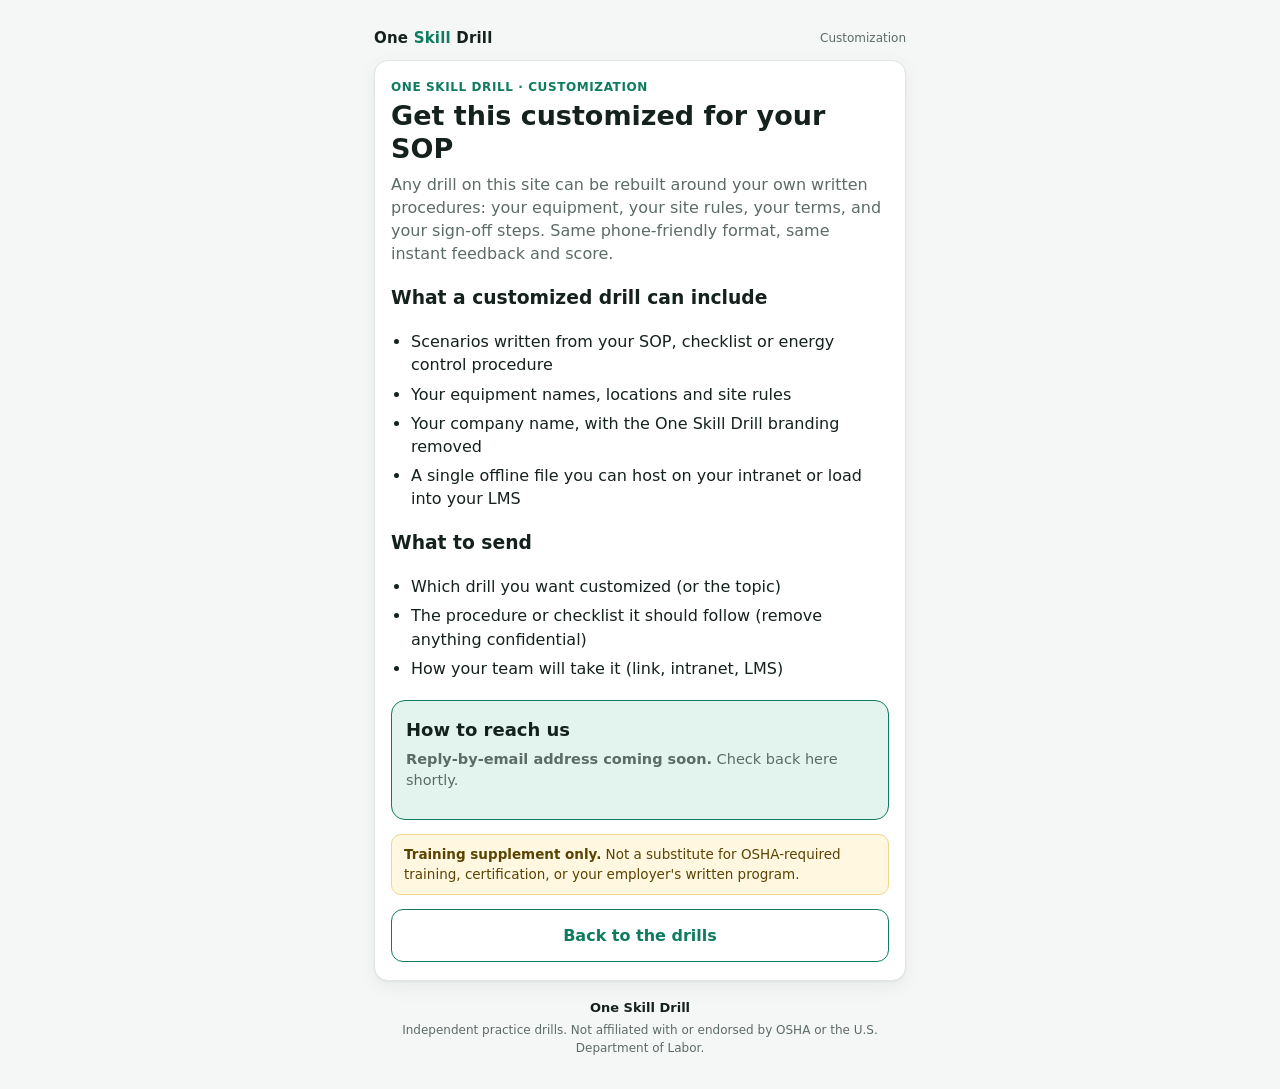
==== docs/contact/index.html @ 612fa886 "Add safety drills, customization page, and Safety drills section" ====
<!doctype html>
<html lang="en">
<head>
<meta charset="utf-8">
<meta name="viewport" content="width=device-width, initial-scale=1, viewport-fit=cover">
<title>Get a drill customized for your SOP · One Skill Drill</title>
<meta name="description" content="How to get a One Skill Drill safety simulator customized for your own procedures, equipment and site rules.">
<meta name="theme-color" content="#0f7b5f">
<link rel="icon" href="data:image/svg+xml,%3Csvg xmlns='http://www.w3.org/2000/svg' viewBox='0 0 32 32'%3E%3Crect width='32' height='32' rx='8' fill='%230f7b5f'/%3E%3Ctext x='16' y='22' font-size='16' font-family='Arial' font-weight='700' fill='white' text-anchor='middle'%3E1%3C/text%3E%3C/svg%3E">
<link rel="stylesheet" href="../engine/drill.css">
</head>
<body>
<div class="wrap">
  <div class="top"><a class="brand" href="../">One <span>Skill</span> Drill</a><span class="tag">Customization</span></div>
  <main class="card" id="contact">
    <p class="label">One Skill Drill · Customization</p>
    <h1>Get this customized for your SOP</h1>
    <p class="lede">Any drill on this site can be rebuilt around your own written procedures: your equipment, your site rules, your terms, and your sign-off steps. Same phone-friendly format, same instant feedback and score.</p>
    <h3>What a customized drill can include</h3>
    <ul class="recap">
      <li>Scenarios written from your SOP, checklist or energy control procedure</li>
      <li>Your equipment names, locations and site rules</li>
      <li>Your company name, with the One Skill Drill branding removed</li>
      <li>A single offline file you can host on your intranet or load into your LMS</li>
    </ul>
    <h3>What to send</h3>
    <ul class="recap">
      <li>Which drill you want customized (or the topic)</li>
      <li>The procedure or checklist it should follow (remove anything confidential)</li>
      <li>How your team will take it (link, intranet, LMS)</li>
    </ul>
    <!-- TODO(contact): add the reply-by-email address here once it exists. Do not publish a personal address. -->
    <div class="cta" id="contact-email">
      <h3>How to reach us</h3>
      <p><b>Reply-by-email address coming soon.</b> Check back here shortly.</p>
    </div>
    <p class="disclaimer"><b>Training supplement only.</b> Not a substitute for OSHA-required training, certification, or your employer's written program.</p>
    <div class="btn-row"><a class="btn ghost" href="../#safety" style="display:block;text-align:center;text-decoration:none">Back to the drills</a></div>
  </main>
  <footer>
    <span class="fb-brand">One Skill Drill</span>
    <p>Independent practice drills. Not affiliated with or endorsed by OSHA or the U.S. Department of Labor.</p>
  </footer>
</div>
</body>
</html>
---- docs/engine/drill.css ----
/* One Skill Drill engine styles - mobile first, no external assets */
:root{
  --bg:#f5f7f6; --card:#ffffff; --ink:#15211d; --muted:#5d6b66; --line:#dfe6e3;
  --accent:#0f7b5f; --accent-ink:#ffffff; --accent-soft:#e3f3ed;
  --good:#167a3e; --good-soft:#e5f5ea; --bad:#b4232c; --bad-soft:#fbe9ea;
  --warn:#9a6a00; --warn-soft:#fff4d6; --sel:#2f6fde;
  --radius:14px; --shadow:0 1px 2px rgba(0,0,0,.05),0 6px 20px rgba(16,40,32,.06);
  font-family:system-ui,-apple-system,"Segoe UI",Roboto,"Helvetica Neue",Arial,sans-serif;
}
*{box-sizing:border-box}
html,body{margin:0;background:var(--bg);color:var(--ink)}
body{line-height:1.45;-webkit-text-size-adjust:100%}
a{color:var(--accent)}
.wrap{max-width:560px;margin:0 auto;padding:16px 14px 28px}
.top{display:flex;align-items:center;justify-content:space-between;gap:10px;margin-bottom:10px}
.brand{font-weight:800;letter-spacing:.2px;font-size:15px;color:var(--ink);text-decoration:none}
.brand span{color:var(--accent)}
.tag{font-size:12px;color:var(--muted);text-align:right}
.card{background:var(--card);border:1px solid var(--line);border-radius:var(--radius);box-shadow:var(--shadow);padding:18px 16px}
h1{font-size:23px;line-height:1.2;margin:4px 0 8px}
h2{font-size:19px;line-height:1.25;margin:2px 0 10px}
.lede{color:var(--muted);margin:0 0 14px}
.meta{display:flex;flex-wrap:wrap;gap:6px;margin:0 0 16px;padding:0;list-style:none}
.meta li{font-size:12.5px;background:var(--accent-soft);color:var(--accent);padding:4px 9px;border-radius:999px;font-weight:600}
.btn{appearance:none;border:0;border-radius:12px;background:var(--accent);color:var(--accent-ink);font-weight:700;font-size:16px;padding:14px 18px;width:100%;cursor:pointer;min-height:48px}
.btn:focus-visible,.opt:focus-visible{outline:3px solid var(--sel);outline-offset:2px}
.btn.ghost{background:transparent;color:var(--accent);border:1.5px solid var(--accent)}
.btn-row{display:grid;gap:10px;margin-top:14px}
.progress{display:flex;align-items:center;gap:10px;margin:2px 0 14px;font-size:13px;color:var(--muted)}
.bar{flex:1;height:7px;background:var(--line);border-radius:99px;overflow:hidden}
.bar i{display:block;height:100%;background:var(--accent);width:0;transition:width .35s ease}
.label{font-size:12px;font-weight:700;text-transform:uppercase;letter-spacing:.6px;color:var(--accent);margin:0 0 4px}
.scenario{margin:0 0 12px}
.ask{font-weight:700;margin:14px 0 10px;font-size:17px}
.opts{display:grid;gap:9px}
.opt{display:flex;gap:10px;align-items:flex-start;text-align:left;width:100%;background:#fff;border:1.5px solid var(--line);border-radius:12px;padding:12px;font-size:15.5px;color:var(--ink);cursor:pointer;min-height:48px;transition:border-color .15s,background .15s}
.opt:hover:not([disabled]){border-color:#aac4bb}
.opt .k{flex:0 0 26px;height:26px;border-radius:7px;background:var(--bg);border:1px solid var(--line);display:grid;place-items:center;font-weight:700;font-size:13px;color:var(--muted)}
.opt .t{flex:1}
.opt.prompt .t{font-family:ui-monospace,SFMono-Regular,Menlo,Consolas,monospace;font-size:14px}
.opt[disabled]{cursor:default}
.opt.correct{border-color:var(--good);background:var(--good-soft)}
.opt.correct .k{background:var(--good);color:#fff;border-color:var(--good)}
.opt.wrong{border-color:var(--bad);background:var(--bad-soft)}
.opt.wrong .k{background:var(--bad);color:#fff;border-color:var(--bad)}
.opt.dim{opacity:.6}
.fb{margin-top:12px;border-radius:12px;padding:12px 13px;font-size:15px;display:none}
.fb.show{display:block;animation:pop .2s ease}
.fb.good{background:var(--good-soft);border:1px solid #b9e2c7}
.fb.bad{background:var(--bad-soft);border:1px solid #f0c3c6}
.fb b{display:block;margin-bottom:3px}
.fb .src{display:block;margin-top:6px;font-size:12.5px;color:var(--muted)}
@keyframes pop{from{transform:translateY(4px);opacity:0}to{transform:none;opacity:1}}
/* visuals */
.vis{margin:10px 0 4px;display:grid;gap:10px}
.sheet{border:1px solid #cfd8d4;border-radius:10px;overflow:hidden;background:#fff;font-size:13px}
.sheet .tabs{display:flex;gap:2px;background:#eef2f0;border-top:1px solid #cfd8d4;padding:0 6px;order:3}
.sheet .tabs span{padding:5px 10px;font-size:12px;color:var(--muted)}
.sheet .tabs span.on{background:#fff;color:var(--accent);font-weight:700;border-bottom:2px solid var(--accent)}
.sheet .fx{display:flex;gap:8px;align-items:center;border-bottom:1px solid #cfd8d4;padding:5px 8px;font-family:ui-monospace,Menlo,Consolas,monospace;font-size:12.5px;background:#fafcfb}
.sheet .fx em{font-style:italic;color:var(--muted);font-family:Georgia,serif;font-weight:700}
.sheet .fx .ref{color:var(--muted);min-width:24px}
.sheet .scroll{overflow-x:auto;-webkit-overflow-scrolling:touch}
.sheet table{border-collapse:collapse;width:100%;min-width:100%}
.sheet th,.sheet td{border:1px solid #e3e9e6;padding:6px 7px;white-space:nowrap;text-align:left}
.sheet thead th{background:#eef2f0;color:var(--muted);font-weight:600;font-size:11.5px;text-align:center;padding:3px}
.sheet td.rn{background:#eef2f0;color:var(--muted);font-size:11.5px;text-align:center;width:26px;padding:3px}
.sheet tr.hdr td:not(.rn){font-weight:700;background:#f4f8f6}
.sheet td.num{text-align:right;font-variant-numeric:tabular-nums}
.sheet td.new{background:#fff8dc;box-shadow:inset 0 0 0 1.5px #e3b341}
.sheet td.sel{box-shadow:inset 0 0 0 2px var(--sel)}
.sheet td.bad{background:var(--bad-soft);color:var(--bad)}
.sheet td.good{background:var(--good-soft)}
.sheet td.q{color:var(--warn);font-weight:700;text-align:center}
.sheet .cap{padding:6px 9px;font-size:12px;color:var(--muted);border-top:1px solid #e3e9e6;background:#fafcfb}
.pane{border:1px solid #cfd8d4;border-radius:12px;background:#fbfcfc;overflow:hidden}
.pane .ph{display:flex;align-items:center;justify-content:space-between;padding:8px 11px;border-bottom:1px solid #e3e9e6;font-weight:700;font-size:13px}
.pane .ph small{font-weight:500;color:var(--muted)}
.pane .modes{display:flex;gap:6px;padding:9px 11px 0}
.pane .modes span{font-size:12px;border:1px solid #cfd8d4;border-radius:999px;padding:3px 10px;color:var(--muted);background:#fff}
.pane .modes span.on{border-color:var(--accent);color:var(--accent);font-weight:700}
.pane .msgs{padding:10px 11px;display:grid;gap:8px}
.pane .msg{max-width:88%;padding:8px 11px;border-radius:12px;font-size:13.5px}
.pane .msg.you{justify-self:end;background:var(--accent);color:#fff;border-bottom-right-radius:4px}
.pane .msg.reply{justify-self:start;background:#fff;border:1px solid #e3e9e6;border-bottom-left-radius:4px}
.pane .box{margin:0 11px 11px;border:1.5px solid #cfd8d4;border-radius:10px;padding:9px 11px;font-size:13.5px;color:var(--muted);background:#fff;display:flex;justify-content:space-between;gap:8px}
.pane .box b{color:var(--accent)}
.clip{border:1px solid #cfd8d4;border-radius:12px;background:#fff;overflow:hidden}
.clip .ch{background:#22302b;color:#fff;padding:9px 12px;font-weight:700;font-size:13.5px;display:flex;justify-content:space-between;gap:8px}
.clip .ch small{font-weight:500;opacity:.8}
.clip ul{list-style:none;margin:0;padding:4px 0}
.clip li{display:flex;justify-content:space-between;align-items:center;gap:10px;padding:8px 12px;border-bottom:1px solid #eef2f0;font-size:13.5px}
.clip li:last-child{border-bottom:0}
.clip li .st{font-weight:700;font-size:12px;white-space:nowrap;padding:2px 8px;border-radius:999px}
.st.ok{background:var(--good-soft);color:var(--good)}
.st.bad{background:var(--bad-soft);color:var(--bad)}
.st.warn{background:var(--warn-soft);color:var(--warn)}
.st.todo{background:#eef2f0;color:var(--muted)}
.clip li.hl{background:#fffbea}
.clip .cf{padding:8px 12px;font-size:12px;color:var(--muted);background:#fafcfb;border-top:1px solid #eef2f0}
/* results */
.score{display:flex;align-items:center;gap:16px;margin:6px 0 14px}
.ring{--p:0;width:96px;height:96px;border-radius:50%;flex:0 0 96px;display:grid;place-items:center;background:conic-gradient(var(--accent) calc(var(--p)*1%),var(--line) 0)}
.ring b{width:76px;height:76px;border-radius:50%;background:#fff;display:grid;place-items:center;font-size:24px}
.recap{margin:8px 0 0;padding-left:20px}
.recap li{margin:6px 0}
.recap li.ok{color:var(--muted)}
.sources{margin-top:18px;font-size:13px;color:var(--muted)}
.sources h3{font-size:13px;text-transform:uppercase;letter-spacing:.6px;margin:0 0 6px;color:var(--ink)}
.sources ol{padding-left:20px;margin:0}
.sources li{margin:4px 0;word-break:break-word}
footer{margin-top:18px;text-align:center;font-size:12px;color:var(--muted)}
footer .fb-brand{font-weight:800;color:var(--ink);font-size:13px;display:block;margin-bottom:4px}
footer p{margin:4px 0}
.sr{position:absolute;width:1px;height:1px;overflow:hidden;clip:rect(0 0 0 0)}
.drills{display:grid;gap:12px;margin-top:6px}
.drills a.card{display:block;text-decoration:none;color:inherit}
.drills a.card:hover{border-color:#aac4bb}
.drills .go{color:var(--accent);font-weight:700;font-size:14px;margin-top:6px;display:block}
@media (min-width:600px){.wrap{padding-top:28px}h1{font-size:27px}}
.disclaimer{margin:14px 0;padding:10px 12px;border-radius:10px;background:#fff7e0;border:1px solid #f0d58a;color:#5a4300;font-size:13.5px;line-height:1.45}
.cta{margin-top:20px;padding:16px 14px;border-radius:var(--radius);background:var(--accent-soft);border:1.5px solid var(--accent)}
.cta h3{margin:0 0 6px;font-size:18px;color:var(--ink)}
.cta p{margin:0 0 12px;color:var(--muted);font-size:14.5px}
.cta .btn{display:block;text-align:center;text-decoration:none}
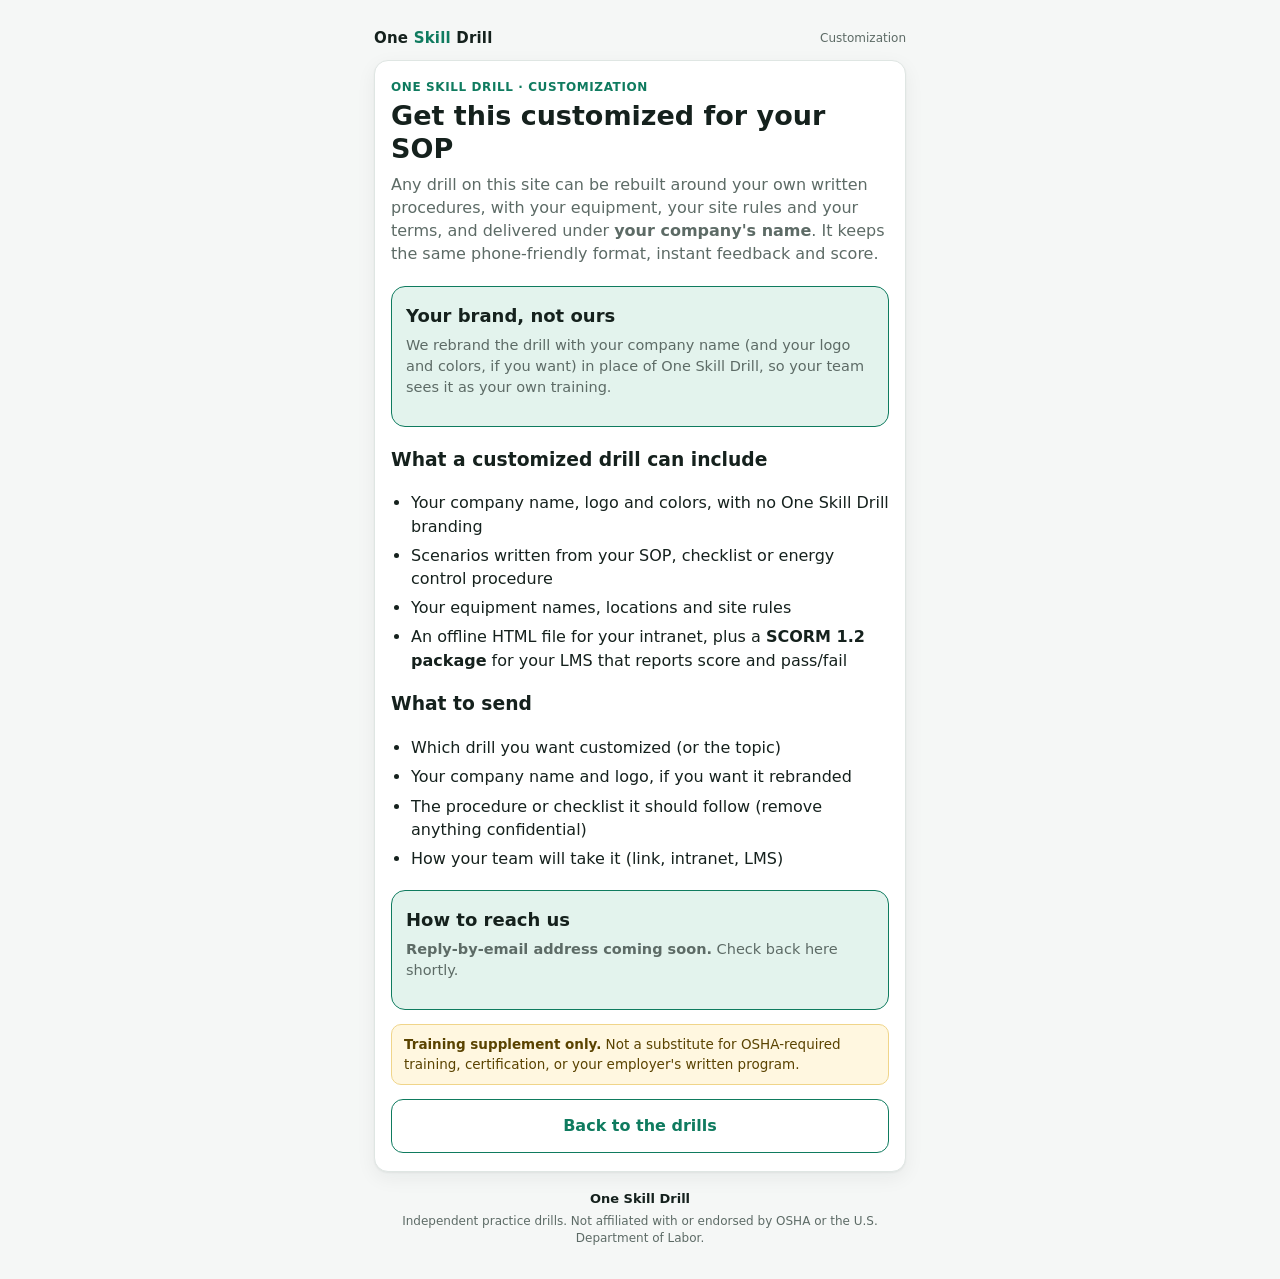
==== commit 9cd81964: "Rebrand offer and SCORM 1.2 on customization page and drill CTAs" ====
--- a/docs/contact/index.html
+++ b/docs/contact/index.html
@@ -4,7 +4,7 @@
 <meta charset="utf-8">
 <meta name="viewport" content="width=device-width, initial-scale=1, viewport-fit=cover">
 <title>Get a drill customized for your SOP · One Skill Drill</title>
-<meta name="description" content="How to get a One Skill Drill safety simulator customized for your own procedures, equipment and site rules.">
+<meta name="description" content="Get any One Skill Drill safety simulator rebranded with your company name and customized for your own procedures, equipment and site rules. Offline HTML plus SCORM 1.2.">
 <meta name="theme-color" content="#0f7b5f">
 <link rel="icon" href="data:image/svg+xml,%3Csvg xmlns='http://www.w3.org/2000/svg' viewBox='0 0 32 32'%3E%3Crect width='32' height='32' rx='8' fill='%230f7b5f'/%3E%3Ctext x='16' y='22' font-size='16' font-family='Arial' font-weight='700' fill='white' text-anchor='middle'%3E1%3C/text%3E%3C/svg%3E">
 <link rel="stylesheet" href="../engine/drill.css">
@@ -15,17 +15,22 @@
   <main class="card" id="contact">
     <p class="label">One Skill Drill · Customization</p>
     <h1>Get this customized for your SOP</h1>
-    <p class="lede">Any drill on this site can be rebuilt around your own written procedures: your equipment, your site rules, your terms, and your sign-off steps. Same phone-friendly format, same instant feedback and score.</p>
+    <p class="lede">Any drill on this site can be rebuilt around your own written procedures, with your equipment, your site rules and your terms, and delivered under <b>your company's name</b>. It keeps the same phone-friendly format, instant feedback and score.</p>
+    <div class="cta" id="rebrand">
+      <h3>Your brand, not ours</h3>
+      <p>We rebrand the drill with your company name (and your logo and colors, if you want) in place of One Skill Drill, so your team sees it as your own training.</p>
+    </div>
     <h3>What a customized drill can include</h3>
     <ul class="recap">
+      <li>Your company name, logo and colors, with no One Skill Drill branding</li>
       <li>Scenarios written from your SOP, checklist or energy control procedure</li>
       <li>Your equipment names, locations and site rules</li>
-      <li>Your company name, with the One Skill Drill branding removed</li>
-      <li>A single offline file you can host on your intranet or load into your LMS</li>
+      <li>An offline HTML file for your intranet, plus a <b>SCORM 1.2 package</b> for your LMS that reports score and pass/fail</li>
     </ul>
     <h3>What to send</h3>
     <ul class="recap">
       <li>Which drill you want customized (or the topic)</li>
+      <li>Your company name and logo, if you want it rebranded</li>
       <li>The procedure or checklist it should follow (remove anything confidential)</li>
       <li>How your team will take it (link, intranet, LMS)</li>
     </ul>
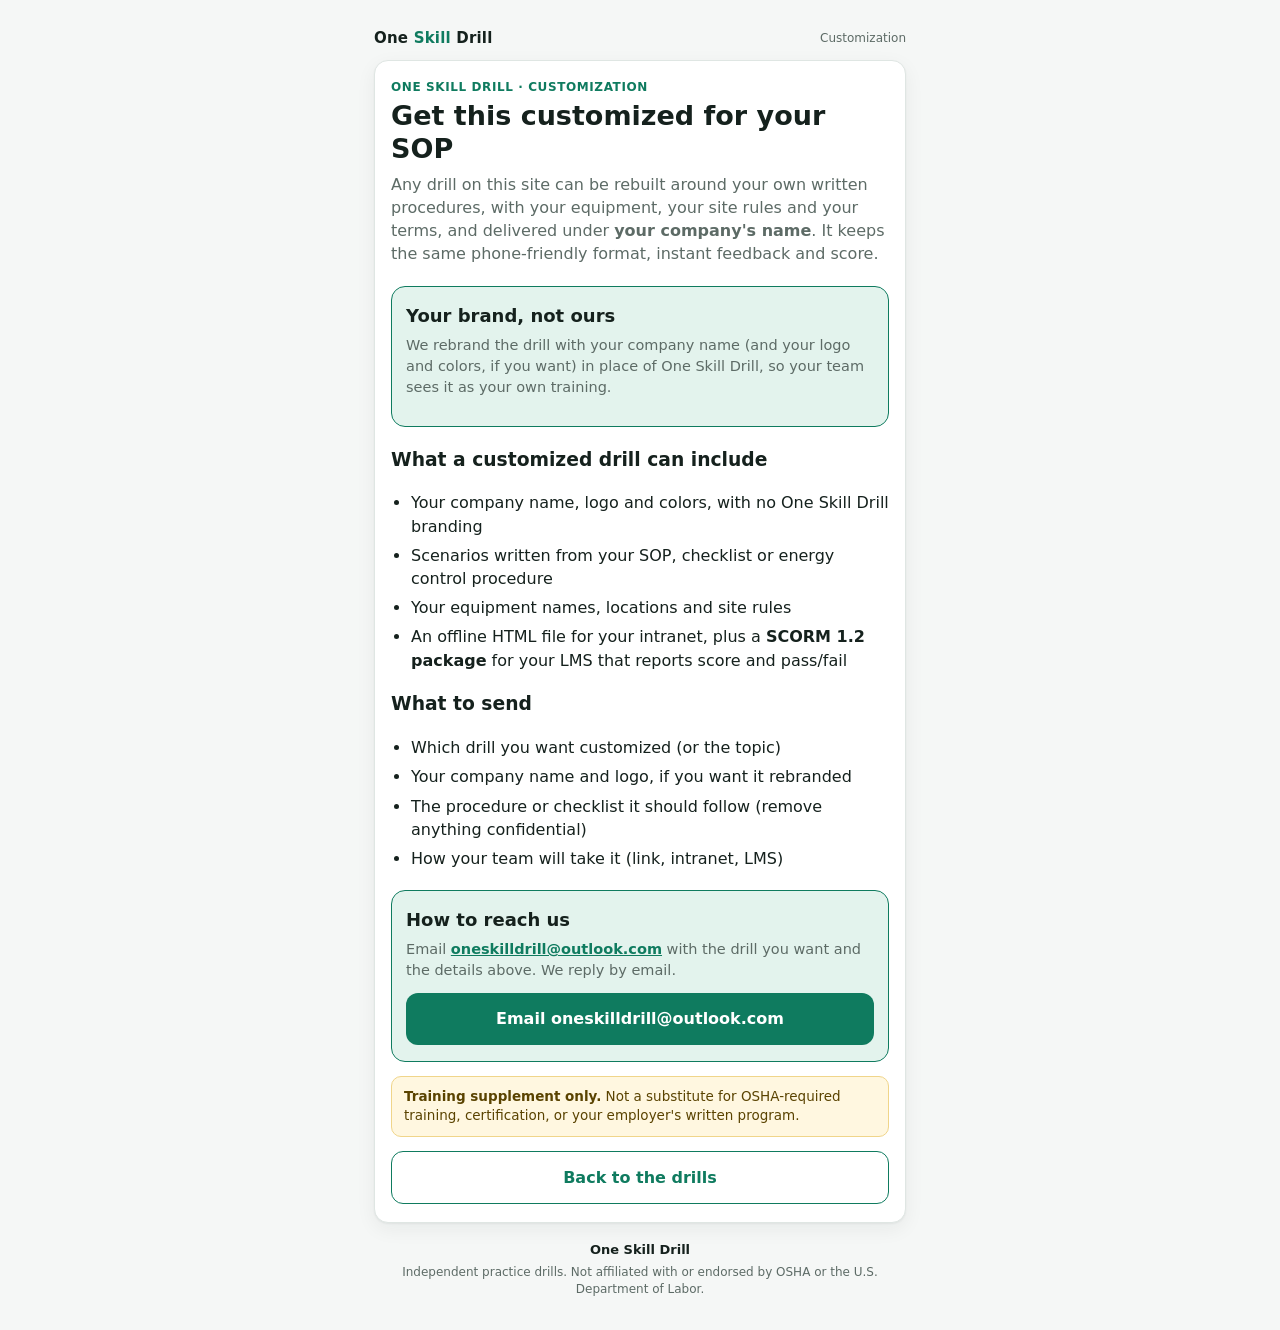
==== commit be5835fa: "Contact email on all drills; grain bin entry expanded to 12 decisions; spot the scam expanded to 11 " ====
--- a/docs/contact/index.html
+++ b/docs/contact/index.html
@@ -34,10 +34,10 @@
       <li>The procedure or checklist it should follow (remove anything confidential)</li>
       <li>How your team will take it (link, intranet, LMS)</li>
     </ul>
-    <!-- TODO(contact): add the reply-by-email address here once it exists. Do not publish a personal address. -->
     <div class="cta" id="contact-email">
       <h3>How to reach us</h3>
-      <p><b>Reply-by-email address coming soon.</b> Check back here shortly.</p>
+      <p>Email <a href="mailto:oneskilldrill@outlook.com?subject=Custom%20drill%20request"><b>oneskilldrill@outlook.com</b></a> with the drill you want and the details above. We reply by email.</p>
+      <a class="btn" href="mailto:oneskilldrill@outlook.com?subject=Custom%20drill%20request" style="display:block;text-align:center;text-decoration:none">Email oneskilldrill@outlook.com</a>
     </div>
     <p class="disclaimer"><b>Training supplement only.</b> Not a substitute for OSHA-required training, certification, or your employer's written program.</p>
     <div class="btn-row"><a class="btn ghost" href="../#safety" style="display:block;text-align:center;text-decoration:none">Back to the drills</a></div>
--- a/docs/engine/drill.css
+++ b/docs/engine/drill.css
@@ -48,7 +48,7 @@
 .fb.show{display:block;animation:pop .2s ease}
 .fb.good{background:var(--good-soft);border:1px solid #b9e2c7}
 .fb.bad{background:var(--bad-soft);border:1px solid #f0c3c6}
-.fb b{display:block;margin-bottom:3px}
+.fb>b:first-child{display:block;margin-bottom:3px}
 .fb .src{display:block;margin-top:6px;font-size:12.5px;color:var(--muted)}
 @keyframes pop{from{transform:translateY(4px);opacity:0}to{transform:none;opacity:1}}
 /* visuals */
@@ -123,3 +123,68 @@
 .cta h3{margin:0 0 6px;font-size:18px;color:var(--ink)}
 .cta p{margin:0 0 12px;color:var(--muted);font-size:14.5px}
 .cta .btn{display:block;text-align:center;text-decoration:none}
+.msgv{border:1px solid #cfd8d4;border-radius:14px;background:#fff;overflow:hidden;font-size:14px}
+.msgv .mh{display:flex;align-items:center;gap:9px;padding:9px 12px;background:#f2f5f4;border-bottom:1px solid #e3e9e6}
+.msgv .mi{font-size:18px;line-height:1}
+.msgv .mf{display:flex;flex-direction:column;min-width:0;flex:1}
+.msgv .mf b{font-size:13.5px;word-break:break-word}
+.msgv .mf small{color:var(--muted);font-size:12px;word-break:break-all}
+.msgv .mt{font-size:11.5px;color:var(--muted);white-space:nowrap}
+.msgv .ms{padding:7px 12px;border-bottom:1px solid #eef2f0;font-weight:700;font-size:13.5px}
+.msgv .ms small{font-weight:500;color:var(--muted);margin-right:4px}
+.msgv .mb{padding:10px 12px}
+.msgv .mb p{margin:0 0 7px}
+.msgv .mb p:last-child{margin-bottom:0}
+.msgv.sms .mb p:not(.mlink){background:#eef2f0;border-radius:14px 14px 14px 4px;padding:8px 11px;display:inline-block;max-width:92%}
+.msgv .ml.you{text-align:right;color:var(--accent)}
+.msgv .ml.them{color:var(--ink)}
+.msgv .mlink span{color:#1a56c4;text-decoration:underline;word-break:break-all}
+.msgv .mn{padding:7px 12px;font-size:12px;color:var(--muted);background:#fafcfb;border-top:1px solid #eef2f0}
+.msgv.call .mh,.msgv.voicemail .mh{background:#22302b;color:#fff}
+.msgv.call .mf small,.msgv.call .mt,.msgv.voicemail .mf small,.msgv.voicemail .mt{color:#cfe0da}
+blockquote.rule{margin:8px 0 2px;padding:8px 11px;border-left:3px solid var(--accent);background:rgba(255,255,255,.7);border-radius:0 8px 8px 0;font-size:13.5px}
+blockquote.rule p{margin:0 0 4px;font-family:Georgia,"Times New Roman",serif}
+blockquote.rule cite{font-style:normal;font-size:12px;font-weight:700;color:var(--muted)}
+.hbrand{display:flex;align-items:center;gap:8px}
+.hbrand>span:last-child{color:var(--ink)}
+.hbrand .hbadge{display:inline-grid;place-items:center;min-width:28px;height:28px;padding:0 6px;border-radius:8px;background:var(--accent);color:var(--accent-ink);font-size:12.5px;font-weight:800;letter-spacing:.3px}
+.hlogo{height:28px;width:auto;max-width:120px;object-fit:contain}
+.cta p.cta-mail{margin:10px 0 0;text-align:center;font-size:14px}
+.cta p.cta-mail a{font-weight:700;word-break:break-all}
+
+/* popup / chat message styles */
+.msgv.popup{border-color:#c9ced6}
+.msgv.popup .mh{background:#e9ecf1}
+.msgv.popup .mb{text-align:center}
+.msgv.popup .mb p:first-child{font-weight:800}
+.msgv.chat .mb p:not(.mlink){background:#eef2f0;border-radius:14px 14px 14px 4px;padding:8px 11px;display:inline-block;max-width:92%}
+/* larger text option (D.largeText) */
+html.lg body{font-size:18px}
+html.lg .lede,html.lg .scenario{font-size:18px}
+html.lg .ask{font-size:19px}
+html.lg .opt{font-size:17.5px;padding:14px;min-height:56px}
+html.lg .fb{font-size:17px}
+html.lg .fb .src{font-size:14.5px}
+html.lg .msgv{font-size:17px}
+html.lg .msgv .mf b,html.lg .msgv .ms{font-size:16.5px}
+html.lg .msgv .mf small,html.lg .msgv .mt,html.lg .msgv .mn{font-size:14.5px}
+html.lg blockquote.rule{font-size:16px}
+html.lg blockquote.rule cite{font-size:14px}
+html.lg .disclaimer{font-size:16px}
+html.lg .cta p,html.lg .cta p.cta-mail{font-size:16.5px}
+html.lg .recap,html.lg .sources{font-size:16px}
+html.lg .sources h3{font-size:15px}
+html.lg .progress,html.lg .label{font-size:14.5px}
+html.lg .meta li{font-size:14.5px}
+html.lg footer{font-size:14px}
+html.lg .btn{font-size:18px;min-height:56px}
+.help{margin:16px 0;padding:14px 15px;border-radius:12px;background:var(--accent-soft);border:1px solid var(--line)}
+.help h3{margin:0 0 6px;font-size:18px}
+.help p{margin:0 0 8px}
+.help ul{margin:0;padding-left:20px}
+.help li{margin:8px 0}
+.help a.help-link{font-weight:800;color:var(--accent);word-break:break-word}
+.help small{color:var(--muted)}
+.help .help-note{margin:10px 0 0;font-size:14px;color:var(--muted)}
+html.lg .help h3{font-size:20px}
+html.lg .help .help-note{font-size:15.5px}
